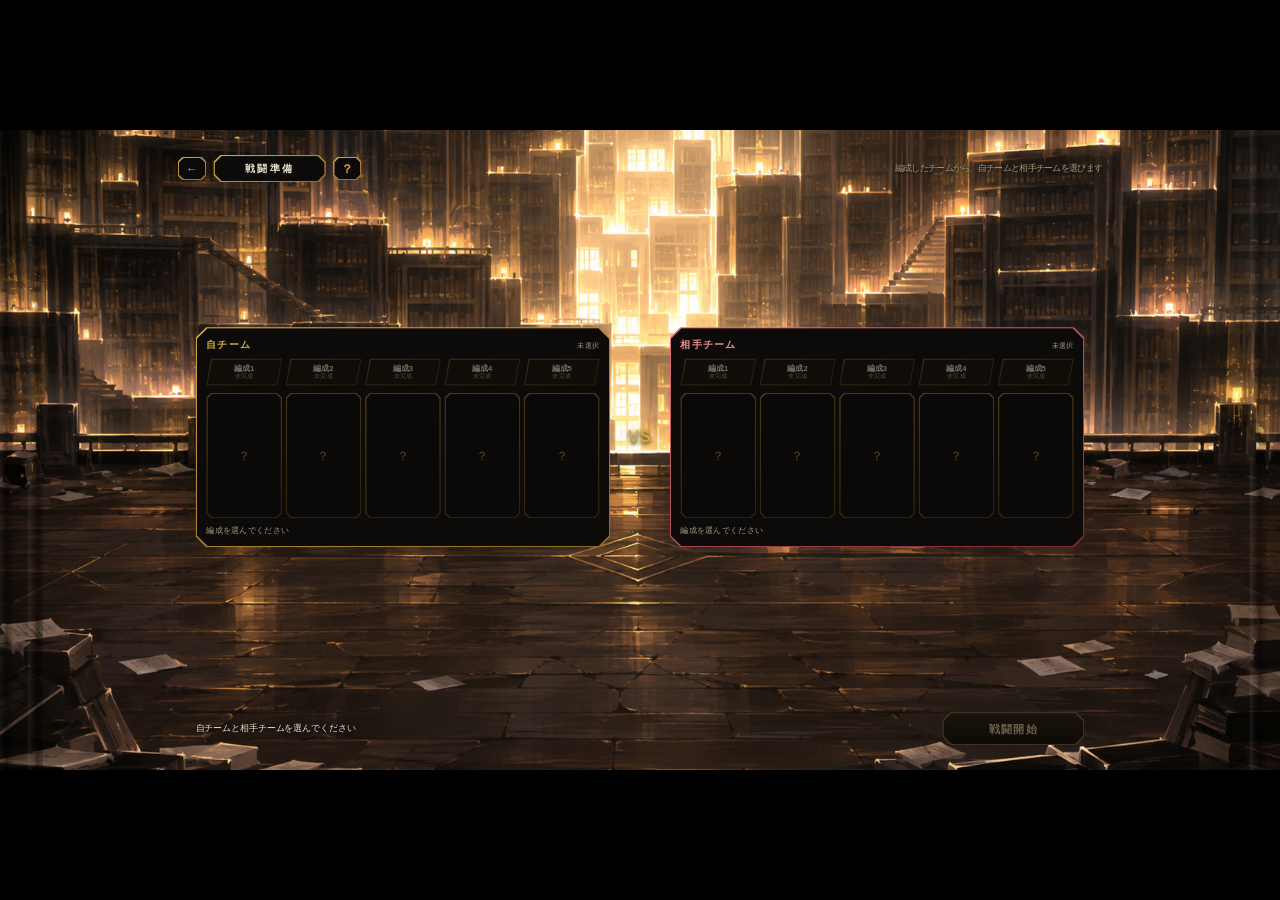
==== 戦闘.html @ 8658caf5 "戦闘試作の現状を公開用にまとめる。 参考資料の PDF は含めず、いまの画面と戦闘内容だけを残す。  Co-authored-by: Cursor <cursoragent@cursor.com>" ====
<!DOCTYPE html>
<html lang="ja">
<head>
<meta charset="UTF-8">
<meta name="viewport" content="width=device-width, initial-scale=1, maximum-scale=1, user-scalable=no, viewport-fit=cover">
<title>戦闘</title>
<link rel="stylesheet" href="css/battle.css">
<link rel="stylesheet" href="css/frame.css">
<style>
.prep{position:relative;z-index:1;max-width:1120px;margin:0 auto;padding:22px 20px 40px;display:grid;gap:18px;color:#ece4d0;font-family:"Yu Gothic","YuGothic","Hiragino Sans",sans-serif}
.prep .frame,.prep .frame>.in,dialog .frame,dialog .frame>.in{clip-path:polygon(var(--c,14px) 0,calc(100% - var(--c,14px)) 0,100% var(--c,14px),100% calc(100% - var(--c,14px)),calc(100% - var(--c,14px)) 100%,var(--c,14px) 100%,0 calc(100% - var(--c,14px)),0 var(--c,14px))}
.prep .frame,dialog .frame{--c:14px;background:linear-gradient(160deg,#d6a847,#8a6a25);padding:2px;border:0;color:inherit}
.prep .frame>.in,dialog .frame>.in{background:#0d0b09;width:100%;height:100%}
.prep .top{display:flex;align-items:center;gap:12px}
.prep .hintline{margin-left:auto;color:#a29a82;font-size:.9rem;text-shadow:0 1px 6px #000}
.prep .sq{--c:8px;width:48px;height:40px;cursor:pointer;text-decoration:none}
.prep .sq .in{display:grid;place-items:center;font-size:1.25rem;font-weight:900;color:#d6a847}
.prep .sq:hover .in{background:#2a200e}
.prep .title{--c:12px;min-width:190px}
.prep .title .in{padding:9px 26px;font-weight:900;font-size:1.1rem;letter-spacing:.14em;text-align:center}
.prep .duel{display:grid;grid-template-columns:minmax(0,1fr) 64px minmax(0,1fr);gap:12px;align-items:center}
.prep .side{--c:18px}
.prep .side>.in{padding:16px}
.prep .side.foe{background:linear-gradient(160deg,#e8737a,#7a2a30)}
.prep .side h2{margin:0 0 12px;font-size:1.05rem;font-weight:900;letter-spacing:.12em;display:flex;justify-content:space-between;align-items:baseline}
.prep .side h2 span{font-size:.78rem;font-weight:500;color:#a29a82;letter-spacing:.04em}
.prep .side.me h2{color:#d6a847}
.prep .side.foe h2{color:#f08c92}
.prep .pres{display:grid;grid-template-columns:repeat(5,minmax(0,1fr));gap:6px;margin-bottom:12px}
.prep .pre{--c:8px;height:46px;cursor:pointer;background:linear-gradient(160deg,#6a5120,#3a2c0f);padding:2px;border:0;color:#ece4d0;font:inherit}
.prep .pre,.prep .pre>.in{clip-path:polygon(8px 0,100% 0,calc(100% - 8px) 100%,0 100%)}
.prep .pre>.in{display:flex;flex-direction:column;align-items:center;justify-content:center;width:100%;height:100%;background:#14110c;font-weight:800;font-size:.8rem;letter-spacing:.04em;line-height:1.25}
.prep .pre small{font-weight:500;font-size:.64rem;color:#a29a82}
.prep .pre[aria-pressed="true"]{background:#f1cd7a}
.prep .pre[aria-pressed="true"]>.in{background:linear-gradient(90deg,#8a6420,#d6a847);color:#17110a}
.prep .pre[aria-pressed="true"] small{color:#3a2a0a}
.prep .foe .pre[aria-pressed="true"]{background:#f3a0a5}
.prep .foe .pre[aria-pressed="true"]>.in{background:linear-gradient(90deg,#7a2a30,#e0505a);color:#fff}
.prep .foe .pre[aria-pressed="true"] small{color:#ffd9db}
.prep .pre:disabled{cursor:not-allowed;opacity:.45}
.prep .mini{display:grid;grid-template-columns:repeat(5,minmax(0,1fr));gap:6px}
.prep .m{--c:8px;aspect-ratio:2/3.3;position:relative}
.prep .m>.in{position:relative;overflow:hidden;background:#0b0907}
.prep .m img{width:100%;height:100%;object-fit:contain;object-position:center bottom}
.prep .m.empty{background:linear-gradient(160deg,#4a3a16,#2c200b)}
.prep .m.empty .in{display:grid;place-items:center;color:#5a4a22;font-size:1.3rem}
.prep .pl{position:absolute;left:0;right:0;bottom:0;padding:18px 3px 5px;text-align:center;background:linear-gradient(0deg,rgba(0,0,0,.92) 35%,rgba(0,0,0,0))}
.prep .pl b{display:block;font-size:.78rem;letter-spacing:.03em}
.prep .pl small{font-size:.62rem}
.prep .sum{margin-top:12px;font-size:.86rem;color:#a29a82;min-height:1.4em}
.prep .sum b{color:#ece4d0}
.prep .vs{text-align:center;font-weight:900;font-size:1.7rem;letter-spacing:.06em;color:#d6a847;text-shadow:0 0 18px rgba(214,168,71,.6),0 2px 8px #000}
.prep .go{display:flex;flex-wrap:wrap;align-items:center;justify-content:space-between;gap:12px}
.prep .msg{font-size:.92rem;text-shadow:0 1px 8px #000;min-height:1.4em}
.prep .confirm{--c:14px;height:56px;min-width:240px;cursor:pointer;background:linear-gradient(160deg,#f1cd7a,#9a7428)}
.prep .confirm .in{display:grid;place-items:center;font-weight:900;font-size:1.15rem;letter-spacing:.16em;color:#d6a847;background:linear-gradient(180deg,#1a140a,#0d0a06)}
.prep .confirm:disabled{background:#3a3326;cursor:default}
.prep .confirm:disabled .in{color:#6b624c}
.prep .confirm:not(:disabled):hover .in{background:#2a200e}
.prep .at-slash{color:#e07070}.prep .at-pierce{color:#7eb0ff}.prep .at-blunt{color:#e6c44a}
#screen[data-layout="desk"] .stage-bg{background-position:center 36%;background-size:cover}
#screen[data-layout="desk"] .prep{max-width:none;margin:0;padding:0;display:block;overflow:hidden}
#screen[data-layout="desk"] .prep .top{
  position:absolute;top:42px;left:50%;width:1560px;transform:translateX(-50%);z-index:2
}
#screen[data-layout="desk"] .prep .duel{
  position:absolute;left:50%;top:48%;width:1500px;transform:translate(-50%,-50%);
  grid-template-columns:minmax(0,1fr) 84px minmax(0,1fr);gap:8px;z-index:2
}
#screen[data-layout="desk"] .prep .go{
  position:absolute;left:50%;bottom:42px;width:1500px;transform:translateX(-50%);z-index:2
}
#screen[data-layout="desk"] .prep .m img{object-fit:contain;object-position:center bottom}
dialog{border:0;padding:0;background:none;color:#ece4d0;max-width:560px;width:100%;max-height:900px;overflow:visible}
dialog::backdrop{background:rgba(0,0,0,.7)}
#rules>.frame{max-height:900px;box-sizing:border-box;display:flex;flex-direction:column;overflow:hidden}
#rules>.frame>.in{height:auto;max-height:860px;box-sizing:border-box;display:flex;flex-direction:column;min-height:0;padding:20px 22px 16px;overflow:hidden}
#rules .rules-scroll{flex:1 1 auto;min-height:0;overflow-x:hidden;overflow-y:auto;scrollbar-width:none;-ms-overflow-style:none}
#rules .rules-scroll::-webkit-scrollbar{width:0;height:0;display:none}
#rules .rules-foot{flex:0 0 auto;display:flex;justify-content:flex-end;padding-top:14px}
dialog h3{margin:0 0 12px;font-size:1.1rem;letter-spacing:.14em;color:#d6a847}
dialog ol{margin:0;padding-left:1.4em;line-height:1.8;font-size:.92rem}
dialog .close{--c:10px;height:40px;min-width:120px;cursor:pointer}
dialog .close .in{display:grid;place-items:center;font-weight:800;background:#14110c;color:#ece4d0}
@container screen (max-width:860px){
  .prep .duel{grid-template-columns:1fr;gap:6px}
  .prep .vs{font-size:1.2rem}
  .prep .hintline{display:none}
  .prep .go{justify-content:center}
  .prep .msg{text-align:center;width:100%}
}
</style>
</head>
<body>
<div class="stage-bg" aria-hidden="true"><img class="stage-bg-art" src="assets/bg/battle.png" alt=""></div>

<div id="setup" class="prep">
  <div class="top">
    <a class="frame sq" href="index.html" aria-label="戻る"><span class="in">←</span></a>
    <div class="frame title"><div class="in">戦闘準備</div></div>
    <button type="button" class="frame sq" id="helpBtn" aria-label="ルールを見る"><span class="in">？</span></button>
    <span class="hintline">編成したチームから、自チームと相手チームを選びます</span>
  </div>
  <div class="duel">
    <section class="frame side me" aria-label="自チーム"><div class="in" id="me"></div></section>
    <div class="vs" aria-hidden="true">VS</div>
    <section class="frame side foe" aria-label="相手チーム"><div class="in" id="foe"></div></section>
  </div>
  <div class="go">
    <div class="msg" id="msg" aria-live="polite"></div>
    <button type="button" class="frame confirm" id="startBtn" disabled><span class="in">戦闘開始</span></button>
  </div>
</div>
<dialog id="rules" aria-labelledby="rulesTitle">
  <div class="frame"><div class="in">
    <div class="rules-scroll">
    <h3 id="rulesTitle">ルール</h3>
    <ol>
      <li>各キャラは攻撃スキル4つと通常の防御スキル1つを持つ。幕の開始時、速度ダイスごとに攻撃スキルが2つ出る。</li>
      <li>出た2つから1つを押すと選択中になる。その状態で相手の速度ダイスを押すと、使うスキルと狙いが決まる。歯車で幕を進める。</li>
      <li>枠下の頭を押すと、その速度の下のスキルが通常の防御スキルに替わる。もう一度押すと、もとから入っていたスキルに戻る。</li>
      <li>速度ダイスはそれぞれ相手のダイスを1つ狙う。互いに狙い合うとマッチ。狙った相手のダイスより速ければ、それが別を狙っていても割り込んでマッチになる。それ以外は一方攻撃。通常の防御スキル同士がこの形になるときは相殺で、水色の双方向の矢印と「相殺」が付く。</li>
      <li>速い順に処理する。同速のときはマッチと相殺を先に処理する。</li>
      <li>攻撃同士は出目の差。同じ出目はどちらかが負けるまで振り直す。攻撃スキルの防御ダイス同士は相殺で、マッチにならない。防御は差を受け、回避が勝つと残りで次のダイスに対抗する。</li>
      <li>マッチ可能防御スキルは、通常の防御スキルやマッチ可能防御スキルとマッチにならず、双方が一方攻撃のままになる。攻撃スキルとのマッチに勝つと、そのダイスの威力と、相手のダイスが尽きたあとに残ったダイスを振り、威力だけSANダメージを与える。対象のSANが無いか0なら、威力の半分だけHPダメージになる。マッチに負けると、全ダイスのd値を1にしてから通常の防御として処理する。</li>
      <li>通常の防御スキルを選んでいる速度が、攻撃スキルの一方攻撃を受けると、双方のダイスを順に振る。ダメージは攻撃の威力から防御の威力を引いたもので、0未満にはならない。</li>
      <li>脆弱×2、弱点×1.5、普通×1、耐性×0.5、無効×0。端数は切り捨て。混乱抵抗も同じだけ減る。</li>
      <li>混乱すると、速度ダイスは灰色になって残り、その幕の残りと次の幕は行動できない。受けるダメージの抵抗はすべて脆弱になる。その次の幕の開始時に戻る。</li>
      <li>精神力が最大の25%以下で幕が始まると、士気低下が起きる。束縛は速度を、武装解除は守備スキルの出目を、虚弱は攻撃スキルの出目を、それぞれ数値ぶん下げる。脆弱は受けたダイスのHPダメージを数値ぶん増やす。どれも最大10で、幕ごとに1減る。</li>
    </ol>
    </div>
    <div class="rules-foot">
      <button type="button" class="frame close" id="rulesClose"><span class="in">閉じる</span></button>
    </div>
  </div></div>
</dialog>

<div id="field" class="field hidden">
  <header class="field-bar">
    <button type="button" id="restart">戻る</button>
    <div class="scenehead"><strong id="turnLine">第1幕</strong></div>
    <button type="button" class="ghost" id="logToggle">記録</button>
  </header>
  <div id="stage" class="stage">
    <img class="stage-ground" src="assets/bg/ground.png" alt="">
    <div id="allyWing" class="wing left"></div>
    <div id="center" class="center"></div>
    <div id="foeWing" class="wing right"></div>
    <svg id="arrows" class="arrows" aria-hidden="true"></svg>
    <div id="fx" class="fxlayer" aria-hidden="true"></div>
    <div id="intel" class="intel hidden"></div>
  </div>
  <div id="allyPlates" class="plates left"></div>
  <div id="foePlates" class="plates right"></div>
  <footer class="dock">
    <div class="dock-side"></div>
    <div id="handbar" class="handbar"></div>
    <div class="dock-side"></div>
  </footer>
  <aside id="sheet" class="sheet hidden"></aside>
</div>

<div id="curtain" class="curtain" aria-hidden="true">
  <div class="curtain-panel left"></div>
  <div class="curtain-panel right"></div>
</div>
<div id="banner" class="banner" aria-live="polite"></div>

<aside id="logdock" class="logdock hidden">
  <div class="logdock-head">
    <h3>戦闘記録</h3>
    <button type="button" id="logClose">閉じる</button>
  </div>
  <div class="logdock-body">
    <div id="log" class="log"></div>
    <h3>相手のスキル</h3>
    <div id="enemyHand"></div>
  </div>
</aside>

<script src="js/characters.js"></script>
<script src="js/characters/keeper.js"></script>
<script src="js/characters/echo.js"></script>
<script src="js/characters/shell.js"></script>
<script src="js/characters/magdeburg.js"></script>
<script src="js/characters/parensaran.js"></script>
<script src="js/data.js"></script>
<script src="js/rules.js"></script>
<script src="js/battle.js"></script>
<script src="js/frame.js"></script>
</body>
</html>
---- css/battle.css ----
:root{
  --bg:#070608;
  --ink:#f3efe6;
  --dim:#a3988c;
  --gold:#c4a574;
  --gold-2:#e6d3a1;
  --line:#3a2c22;
  --hp:#c4453c;
  --stag:#d7a441;
  --panel:rgba(10,8,10,.82);
}
*{box-sizing:border-box;}
html,body{margin:0; min-height:100%;}
body{
  background:var(--bg); color:var(--ink);
  font-family:"Yu Gothic","YuGothic","Segoe UI",sans-serif;
}
button,a{font-family:inherit;}
button{
  background:#120e10; color:var(--ink); border:1px solid var(--line);
  padding:8px 14px; cursor:pointer;
}
button:hover{border-color:var(--gold);}
button.primary{border-color:var(--gold); color:var(--gold-2);}
.hidden{display:none !important;}
a{color:var(--gold-2); text-decoration:none;}

.stage-bg{
  position:fixed; inset:0; z-index:0; overflow:hidden; pointer-events:none;
  background:
    url("../assets/bg/stage.png") center bottom / cover no-repeat,
    linear-gradient(180deg, #10080c 0%, #1c1012 46%, #2a1612 100%);
}
.battle-bg{background:#070608;}
.stage-bg-art{
  position:absolute; top:-4%; left:-8%; width:116%; height:112%;
  object-fit:cover; object-position:center 42%;
  opacity:0; visibility:hidden;
  animation:bgsway 11s ease-in-out infinite;
}
.battle-bg .stage-bg-art{opacity:1; visibility:visible;}
@keyframes bgsway{
  0%,100%{transform:translateX(0);}
  50%{transform:translateX(-5.2%);}
}

.gate{
  position:relative; z-index:1; max-width:760px; margin:0 auto;
  height:100%; min-height:0; padding:48px 22px 64px;
}
.gate h1{
  font-family:"Yu Mincho","YuMincho",serif; font-weight:500;
  letter-spacing:.18em; font-size:1.6rem; margin:0 0 8px;
}
.sub{color:var(--dim); font-size:.86rem; line-height:1.6; margin:0 0 22px;}
.gate-nav{font-size:.78rem; margin-bottom:28px; letter-spacing:.08em;}
.gate-nav a{margin-right:14px;}
.preview,.pick{
  background:var(--panel); border:1px solid var(--line); padding:14px 16px; margin-bottom:14px;
}
.preview h2,.pick h2{
  margin:0 0 8px; font-size:.95rem; color:var(--gold-2); font-weight:600; letter-spacing:.08em;
}
.note{color:var(--dim); font-size:.78rem; line-height:1.55; margin:0;}
.chips{display:flex; flex-wrap:wrap; gap:6px; margin-top:8px;}
.reschip{
  font-size:.72rem; border:1px solid var(--line); border-radius:999px; padding:2px 8px; color:var(--dim);
}
.reschip.fatal,.reschip.weak{color:#ff4d3d; border-color:#6a3030;}
.reschip.normal{color:#e6c44a; border-color:#6a5420;}
.reschip.endured{color:#c8c3bb; border-color:#5a5044;}
.reschip.immune{color:#f4efe6; border-color:#5a5044;}
.pagelist{font-size:.74rem; color:var(--dim); line-height:1.55; margin:8px 0 0;}
.picks{display:grid; grid-template-columns:1fr 1fr; gap:8px;}
@container screen (max-width:640px){.picks{grid-template-columns:1fr;}}
.pickbtn{text-align:left; width:100%; background:#120e10;}
.pickbtn.sel{border-color:var(--gold); background:#1c1410;}
.pickbtn b{display:block; margin-bottom:4px;}
.pickbtn span{display:block; color:var(--dim); font-size:.75rem; font-weight:400;}
details{margin:8px 0 16px; color:var(--dim); font-size:.8rem;}
summary{cursor:pointer; color:var(--gold-2);}
.rules ul{margin:6px 0 12px; padding-left:1.2em; line-height:1.55;}
.hub a{
  display:block; border:1px solid var(--line); background:var(--panel);
  padding:22px 18px; color:var(--ink);
}
.hub a:hover{border-color:var(--gold);}
.hub h2{margin:0 0 6px; font-size:1.05rem; letter-spacing:.12em;}
.hub p{margin:0; color:var(--dim); font-size:.82rem;}

.field{position:relative; z-index:1; height:100%; min-height:0; display:flex; flex-direction:column; overflow:hidden;}
.field-bar{
  display:grid; grid-template-columns:120px 1fr 120px; align-items:center;
  padding:12px 18px 0;
}
.scenehead{text-align:center;}
.scenehead strong{
  font-family:"Yu Mincho","YuMincho",serif; font-weight:500; letter-spacing:.22em; font-size:1.05rem;
  text-shadow:0 2px 8px rgba(0,0,0,.8);
}
.field-bar .ghost{justify-self:end;}
.field-bar button{background:rgba(8,6,8,.72);}
.stage{position:absolute; left:0; right:0; top:52px; bottom:0;}
.stage-ground{
  position:absolute; left:50%; bottom:-2%; z-index:1; pointer-events:none;
  width:min(4600px, 350%); height:auto; transform:translateX(-50%);
}
.wing{position:absolute; inset:0; z-index:2; pointer-events:none;}
.wing .actor{width:190px; margin-left:-95px;}
.wing .sprite{width:158px; height:220px; overflow:visible;}
.actor{
  position:absolute;
  display:flex; flex-direction:column; align-items:center;
  pointer-events:none; transition:transform .38s cubic-bezier(.3,.9,.35,1);
}
.wing .actor.form-1{bottom:34.3%; z-index:3;}
.wing .actor.form-2{bottom:21.5%; z-index:5;}
.wing .actor.form-3{bottom:39.2%; z-index:2;}
.wing .actor.form-4{bottom:24.7%; z-index:4;}
.wing .actor.form-5{bottom:42.5%; z-index:1;}
.wing.left .actor.form-1{left:40%;}
.wing.left .actor.form-2{left:32%;}
.wing.left .actor.form-3{left:25%;}
.wing.left .actor.form-4{left:19%;}
.wing.left .actor.form-5{left:13%;}
.wing.right .actor.form-1{left:82%;}
.wing.right .actor.form-2{left:87%;}
.wing.right .actor.form-3{left:91%;}
.wing.right .actor.form-4{left:94%;}
.wing.right .actor.form-5{left:97%;}
#screen[data-layout="desk"] .plates .plate{width:348px;}
#screen[data-layout="desk"] .plate h2{font-size:1.19rem;}
#screen[data-layout="desk"] .plate .hpnum,
#screen[data-layout="desk"] .plate .stagnum{font-size:1.25rem;}
#screen[data-layout="desk"] .parties .skillcol{width:139px;}
#screen[data-layout="desk"] .skillcol .spd{font-size:2.54rem;}
#screen[data-layout="desk"] .sheet{transform:scale(1.125);}
#screen[data-layout="desk"] .sheet.left{transform-origin:top left;}
#screen[data-layout="desk"] .sheet.right{transform-origin:top right;}
.plates{position:absolute; inset:0; z-index:4; pointer-events:none;}
.plates .plate{
  position:absolute; width:240px; max-width:none; margin:0;
  pointer-events:auto;
}
.plates.left .plate.form-1{left:7%; bottom:2%; z-index:5;}
.plates.left .plate.form-2{left:5.2%; bottom:12%; z-index:4;}
.plates.left .plate.form-3{left:3.4%; bottom:22%; z-index:3;}
.plates.left .plate.form-4{left:1.6%; bottom:32%; z-index:2;}
.plates.left .plate.form-5{left:0%; bottom:42%; z-index:1;}
.plates.right .plate.form-1{right:7%; bottom:2%; z-index:5;}
.plates.right .plate.form-2{right:5.2%; bottom:12%; z-index:4;}
.plates.right .plate.form-3{right:3.4%; bottom:22%; z-index:3;}
.plates.right .plate.form-4{right:1.6%; bottom:32%; z-index:2;}
.plates.right .plate.form-5{right:0%; bottom:42%; z-index:1;}
.parties{display:flex; align-items:flex-end; justify-content:center; gap:10px; flex-wrap:wrap;}
.party{display:flex; flex-direction:column; align-items:center; gap:4px;}
.who{font-size:.72rem; letter-spacing:.12em; color:var(--gold-2);}
.parties .skillcol{width:96px;}
.actor.left{--dir:1;}
.actor.right{--dir:-1;}
.actor.left.engage{transform:translateX(288px);}
.actor.right.engage{transform:translateX(-288px);}
.actor.engage.hold{transition:none; animation:none;}
.actor.left.engage.rushing,
.actor.right.engage.rushing{transition:none;}
.actor.left.engage.rushing{animation:rushL .52s cubic-bezier(.2,.85,.3,1) both;}
.actor.right.engage.rushing{animation:rushR .52s cubic-bezier(.2,.85,.3,1) both;}
.sprite{
  position:relative; width:250px; height:330px; pointer-events:auto; cursor:pointer; transform-origin:50% 100%;
  display:flex; align-items:flex-end; justify-content:center; overflow:visible;
}
.actor.left .sprite img{transform:scaleX(-1);}
.sprite img{width:auto; height:100%; max-width:none; flex:0 0 auto;}
.sprite img.fail{display:none;}
.stand{
  position:absolute; left:50%; bottom:28px; transform:translateX(-50%);
  width:92px; height:200px; border:1px solid rgba(196,165,116,.35);
  background:linear-gradient(180deg, rgba(196,165,116,.08), rgba(196,165,116,.02));
  display:flex; align-items:flex-end; justify-content:center;
  font-family:"Yu Mincho","YuMincho",serif; font-size:2rem; color:rgba(230,211,161,.45); padding-bottom:18px;
}
.sprite img:not(.fail) ~ .stand{display:none;}
.footbuffs{
  display:flex; justify-content:center; gap:4px;
  margin-top:-18px; position:relative; z-index:3; pointer-events:none;
}
.footbuff{position:relative; width:26px; height:26px; flex:0 0 auto;}
.footbuff img{width:100%; height:100%; object-fit:contain; filter:drop-shadow(0 1px 2px rgba(0,0,0,.85));}
.footbuff img.fail{display:none;}
.footbuff b{
  position:absolute; right:-5px; bottom:-4px; min-width:12px; padding:0 2px;
  background:rgba(8,6,8,.86); color:#f4efe6; border:1px solid rgba(196,165,116,.75); border-radius:7px;
  font-size:.62rem; line-height:1.15; text-align:center;
}
.ring{
  width:132px; height:28px; margin-top:-8px;
  border:2px solid rgba(180,64,52,.9); border-radius:50%;
  background:radial-gradient(ellipse at center, rgba(0,0,0,.55), transparent 70%);
  box-shadow:0 0 12px rgba(180,64,52,.35);
}
.actor.left .ring{border-color:rgba(196,165,116,.95); box-shadow:0 0 12px rgba(196,165,116,.4);}
.morale{
  position:absolute; left:50%; top:42%; z-index:4;
  transform:translate(-50%, -50%);
  width:7.2em; height:7.2em;
  display:flex; align-items:center; justify-content:center;
  pointer-events:none;
}
.morale::before{
  content:""; position:absolute; inset:0; border-radius:50%;
  background:radial-gradient(circle, rgba(150,205,255,.42) 0%, rgba(90,170,255,.16) 46%, rgba(70,150,255,0) 72%);
  box-shadow:0 0 16px rgba(110,180,255,.35);
  animation:moraleglow 2.2s ease-in-out infinite;
}
.morale span{
  position:relative; z-index:1;
  color:#7ecbff; font-weight:700; letter-spacing:.14em;
  font-size:.78rem; line-height:1;
  text-shadow:0 0 8px rgba(90,170,255,.85), 0 1px 2px rgba(0,0,0,.65);
}
.plate{
  position:relative; width:100%; max-width:520px;
  background:transparent; border:0; padding:0;
}
.plate.right{margin-left:0;}
.plate-art{position:relative; width:100%; aspect-ratio:2171 / 724;}
.plate.right .plate-art{transform:scaleX(-1);}
.stateshead,.statusframe{
  position:absolute; inset:0; width:100%; height:100%;
  object-fit:fill; pointer-events:none;
}
.stateshead{z-index:1;}
.statusframe{z-index:3;}
.plate .bar{
  position:absolute; z-index:2; margin:0; height:auto;
  background:#140e10; overflow:hidden;
}
.plate .bar.hp{left:29.66%; top:58.70%; width:56.84%; height:11.33%;}
.plate .bar.stagger{left:28.93%; top:75.83%; width:56.29%; height:11.05%;}
.plate h2,
.plate .hpnum,.plate .stagnum{
  position:absolute; z-index:4; margin:0;
  display:flex; align-items:center; justify-content:center;
  color:#f4efe6; text-shadow:0 1px 2px #000;
  pointer-events:none;
}
.plate h2{
  left:34.09%; top:21.69%; width:38.05%; height:21%;
  font-family:"Yu Mincho","YuMincho",serif; font-weight:500;
  letter-spacing:.08em; font-size:.82rem;
}
.plate .hpnum{left:29.66%; top:58.70%; width:56.84%; height:11.33%; justify-content:flex-end; padding-right:3%;}
.plate .stagnum{left:28.93%; top:75.83%; width:56.29%; height:11.05%; justify-content:flex-end; padding-right:3%;}
.plate .hpnum,.plate .stagnum{font-size:.86rem; font-weight:600;}
.plate.right h2{transform:scaleX(-1);}
.plate.right .hpnum span,
.plate.right .stagnum span{display:inline-block; transform:scaleX(-1);}
.meter{display:flex; justify-content:space-between; font-size:.72rem; color:var(--dim); margin-top:6px;}
.bar{position:relative; height:7px; background:#1a1214; margin-top:3px; overflow:hidden;}
.bar span{position:absolute; left:0; top:0; bottom:0; display:block;}
.bar .fill{transition:width .35s ease-out;}
.bar .ghost{background:rgba(255,236,200,.75); transition:width .6s ease-in .45s;}
.bar.hp .fill{background:var(--hp);}
.bar.stagger .fill{background:var(--stag);}
.lightrow{display:flex; align-items:center; gap:6px; margin-top:8px; font-size:.75rem; color:var(--gold-2);}
.pips{display:inline-flex; gap:4px;}
.pips i{width:11px; height:15px; border:1px solid var(--gold); display:block;}
.pips i.on{background:var(--gold);}
.speeds{position:relative; z-index:2; display:flex; justify-content:center; gap:10px; margin-bottom:2px; pointer-events:auto;}
.slot{
  position:relative; width:78px; height:88px; padding:0; border:none; background:transparent;
  color:var(--ink); display:flex; flex-direction:column; align-items:center; justify-content:center; gap:1px;
}
button.slot{cursor:pointer;}
div.slot{cursor:default;}
.slot::before,.slot::after{
  content:""; position:absolute; inset:0;
  clip-path:polygon(50% 0, 100% 25%, 100% 75%, 50% 100%, 0 75%, 0 25%);
}
.slot::before{background:#8d7349;}
.slot::after{inset:3px; background:rgba(10,8,10,.94);}
.slot b,.slot span{position:relative; z-index:1; line-height:1.15;}
.slot b{font-size:1.35rem; color:var(--gold-2); font-weight:600;}
.slot span{max-width:62px; font-size:.62rem; color:var(--dim);}
.slot.sel{filter:drop-shadow(0 0 7px rgba(230,211,161,.95));}
.slot.sel::before{background:var(--gold-2);}
button.slot:hover::before{background:var(--gold-2);}
.slot.set::before{background:linear-gradient(180deg, #ffd08a, #ff8a1e 55%, #b4480c);}
.slot.set::after{background:radial-gradient(circle at 50% 40%, rgba(120,52,8,.96), rgba(22,10,4,.96) 72%);}
.slot.set b{color:#ffe2b0;}
.slot.set span{color:#ffc07a;}
.slot.set{animation:setglow 1.6s ease-in-out infinite;}
.slot.set.sel{animation:none; filter:drop-shadow(0 0 10px rgba(255,230,180,1));}
.slot.flash{animation:setburst .5s ease-out, setglow 1.6s ease-in-out .5s infinite;}
.slot.hot{animation:none; filter:drop-shadow(0 0 12px rgba(255,120,60,1)); transform:scale(1.12);}
.slot.hot::before{background:#ff6a3c;}
.slot.dazed{filter:grayscale(1) brightness(.62);}
.slot.dazed b,.slot.dazed span{color:#8d8880;}
.slot.rolling b{animation:spin .1s linear infinite;}
.slot.landed{animation:land .35s ease-out;}
.actor.ko,.plate.ko{opacity:.55;}
.badge{display:inline-block; margin-top:6px; font-size:.7rem; color:#e07a72; border:1px solid #6a3030; padding:1px 8px;}

.center{
  position:absolute; left:50%; top:4%; transform:translateX(-50%);
  width:460px; z-index:4; pointer-events:none;
}
.stage-text{font-size:.84rem; line-height:1.55; margin:10px 0 0; text-align:center;}
.stage-text.hit,.stage-text.bad{color:#e07a72;}
.stage-text.win{color:#b7d7b2;}
.stage-text.clash{color:var(--gold-2);}
.stage-text.dim{color:var(--dim);}

.dock{
  position:absolute; left:0; right:0; bottom:0; z-index:3; pointer-events:none;
  display:grid; grid-template-columns:minmax(280px, 1.2fr) minmax(240px, 1fr) minmax(280px, 1.2fr);
  gap:12px; align-items:end; padding:28px 16px 14px;
  background:linear-gradient(180deg, transparent, rgba(0,0,0,.55) 42%);
}
.dock > .handbar{pointer-events:auto;}
.handbar{padding:0;}
@container screen (max-width:980px){
  .wing .sprite{width:132px; height:184px;}
  .wing .actor{width:150px; margin-left:-75px;}
  .plates .plate{width:204px;}
}
@container screen (max-height:820px){
  .wing .sprite{width:140px; height:190px;}
}
.skillrow{display:flex; align-items:center; justify-content:center; gap:14px;}
.skillcol{
  position:relative; width:124px; aspect-ratio:462 / 984; flex:0 0 auto;
}
.skillcol.dazed{filter:grayscale(1) brightness(.62); pointer-events:none;}
.skillcol.dazed .spd{color:#9a958c;}
.skillcol .frame{
  position:absolute; pointer-events:none;
  width:calc(1536 / 462 * 100%); height:calc(1024 / 984 * 100%);
  left:calc(537 / 462 * -100%); top:calc(8 / 984 * -100%);
}
.skillcol .iconbtn{position:absolute; z-index:1; left:21.21%; width:57.14%; height:31.10%;}
.skillcol .iconbtn.a{top:7.52%;}
.skillcol .iconbtn.b{top:43.60%;}
.skillcol .head{
  position:absolute; z-index:2; padding:0; border:0; background:transparent; cursor:pointer;
  width:calc(35.50% * 188 / 164); height:calc(15.85% * 179 / 159);
  left:calc(32.03% - 35.50% * 14 / 164);
  top:calc(80.08% - 15.85% * 10 / 159);
}
.skillcol .head img{width:100%; height:100%; object-fit:fill; display:block; pointer-events:none;}
.head img.fail,.stateshead.fail,.sheet-head.fail{visibility:hidden}
.skillcol .head.on{filter:drop-shadow(0 0 6px rgba(255,154,46,.95));}
.skillcol .spd{
  position:absolute; z-index:3; left:50%; top:1.2%; margin:0;
  transform:translate(-50%, -50%); pointer-events:none;
  font-size:1.75rem; line-height:1; color:#f7f1e6;
  text-shadow:0 1px 2px #000, 0 0 2px #000;
}
.skillcol.on .spd{color:#ffe2b0;}
.iconbtn{
  padding:0; border:0; background:transparent; color:#f6f0e6;
}
.iconbtn img{
  position:absolute; left:50%; top:50%; height:102%; width:auto; aspect-ratio:1;
  transform:translate(-50%, -50%); pointer-events:none;
}
.iconbtn img.fail{display:none;}
.iconbtn .fallback{display:none; position:absolute; inset:0; align-items:center; justify-content:center; font-size:1.1rem;}
.iconbtn:has(img.fail) .fallback{display:flex;}
.iconbtn.set{filter:drop-shadow(0 0 6px rgba(255,154,46,.95));}
.iconbtn.aiming{translate:0 -8px; filter:drop-shadow(0 0 8px rgba(255,244,210,.95));}
.gear{
  width:116px; height:116px; padding:0; border:0; background:transparent; flex:0 0 auto;
  filter:drop-shadow(0 0 8px rgba(255,140,40,.35));
}
.gear img{width:100%; height:100%; object-fit:contain; display:block;}
.gear img.fail{display:none;}
.slot.pickable{filter:drop-shadow(0 0 7px rgba(74,168,255,.85));}
.skillchip{
  width:148px; padding:8px; background:#120e10; border:1px solid var(--line); font-size:.78rem;
}
.skillchip b{display:block; margin-bottom:4px;}
.hand{display:flex; justify-content:center; flex-wrap:wrap; gap:8px;}
.page{
  position:relative; width:132px; min-height:168px; text-align:left;
  background:linear-gradient(180deg, #1a1416, #0e0a0c);
  border:1px solid var(--line); color:var(--ink); padding:10px 8px 10px;
  transition:transform .16s ease, border-color .16s ease, box-shadow .16s ease;
}
button.page:hover{transform:translateY(-10px); border-color:var(--gold); box-shadow:0 8px 18px rgba(0,0,0,.55);}
.page .cost{
  position:absolute; top:-9px; left:-9px; width:26px; height:26px; border-radius:50%;
  display:flex; align-items:center; justify-content:center;
  background:radial-gradient(circle at 35% 30%, #fff4cf, #e4b85a 45%, #7a5520);
  color:#2a1a08; font-weight:700; font-size:.8rem; box-shadow:0 0 8px rgba(240,190,90,.6);
}
.page .n{display:block; margin:6px 0 8px; letter-spacing:.06em;}
.page .mark{
  position:absolute; top:-9px; right:-6px; padding:1px 6px; font-size:.64rem;
  background:#ff9a2e; color:#1a0d04; font-weight:700;
}
.page.on{border-color:#ff9a2e; box-shadow:0 0 0 1px #ff9a2e, 0 0 16px rgba(255,154,46,.45);}
button.page.on{transform:translateY(-14px);}
.page.poor{opacity:.38;}
.page.pending{opacity:0;}
.page.deal{animation:deal .38s cubic-bezier(.2,.8,.3,1.2) both;}
.diepip{display:flex; align-items:center; gap:6px; font-size:.75rem; margin-top:3px;}
.diepip img{width:18px; height:18px; object-fit:contain;}
.diepip img.fail{display:none;}
.diepip.slash{color:#e07a72;}
.diepip.pierce{color:#8fb8b4;}
.diepip.blunt{color:#e0c27a;}
.diepip.block{color:#b7c3d6;}
.diepip.evade{color:#b7d7b2;}
.actions{display:flex; justify-content:center; gap:8px; margin-top:8px;}
.err,.plan-note{
  width:fit-content; margin:0 auto 22px; padding:4px 12px;
  color:var(--gold-2); background:rgba(8,6,8,.78); font-size:.78rem;
}
.err{color:#e07a72;}

.logdock{
  position:fixed; z-index:5; top:0; right:0; width:min(420px, 100%); height:100%;
  background:rgba(8,6,8,.94); border-left:1px solid var(--line);
  display:flex; flex-direction:column; overflow:hidden;
}
.logdock-head{
  flex:0 0 auto; padding:14px 16px 10px;
  display:flex; align-items:center; justify-content:space-between;
  background:rgba(8,6,8,.98); border-bottom:1px solid var(--line);
}
.logdock-head h3{margin:0; font-size:.9rem; letter-spacing:.12em; color:var(--gold-2);}
.logdock-body{flex:1; min-height:0; overflow:auto; padding:12px 16px 18px;}
.logdock-body h3{margin:14px 0 10px; font-size:.9rem; letter-spacing:.12em; color:var(--gold-2);}
.log{font-size:.8rem; line-height:1.55;}
.log div{margin:0 0 6px;}
.log .dim{color:var(--dim);}
.log .hit,.log .bad{color:#e07a72;}
.log .win{color:#b7d7b2;}
.log .clash{color:var(--gold-2);}
.enemyhand{display:flex; flex-wrap:wrap; gap:8px; margin-top:12px;}
.enemyhand .page{cursor:default; width:120px; min-height:0;}

.duel{position:relative; display:flex; align-items:center; justify-content:center; gap:18px; margin-bottom:10px;}
.parryfx{position:absolute; left:50%; top:46%; width:0; height:0; z-index:2; pointer-events:none;}
.parryfx .blade,
.parryfx .spark{position:absolute; left:0; top:0; pointer-events:none;}
.parryfx .blade{
  width:78px; height:3px; margin:-2px 0 0 -39px; border-radius:2px;
  background:linear-gradient(90deg, transparent, #fff6d8 38%, #fff 50%, #e7c27a 72%, transparent);
  filter:drop-shadow(0 0 6px rgba(255,214,120,.95));
  transform-origin:center;
}
.parryfx .blade.a{animation:parryA .42s ease-out both;}
.parryfx .blade.b{animation:parryB .42s ease-out both;}
.parryfx .spark{
  width:18px; height:18px; margin:-9px 0 0 -9px; border-radius:50%;
  background:radial-gradient(circle, #fff 0%, #ffe08a 42%, rgba(255,150,40,0) 74%);
  animation:parrySpark .42s ease-out both;
}
.duel.spinning .face b{animation:spin .1s linear infinite;}
.duelvs{font-family:"Yu Mincho","YuMincho",serif; color:var(--gold-2); font-size:1.2rem; min-width:1.2em; text-align:center;}
.face{
  position:relative; width:96px; height:108px;
  display:flex; flex-direction:column; align-items:center; justify-content:center;
  --tone:#c4a574;
}
.face::before,.face::after{
  content:""; position:absolute; inset:0;
  clip-path:polygon(50% 0, 100% 25%, 100% 75%, 50% 100%, 0 75%, 0 25%);
}
.face::before{background:var(--tone);}
.face::after{inset:4px; background:radial-gradient(circle at 50% 38%, #2a1c18, #0a0708 75%);}
.face > *{position:relative; z-index:1;}
.face b{font-size:2.4rem; line-height:1; color:#fff3dc; text-shadow:0 0 10px var(--tone);}
.face span{font-size:.66rem; color:var(--tone); letter-spacing:.1em; margin-top:2px;}
.face img{width:22px; height:22px; object-fit:contain;}
.face img.fail{display:none;}
.face.none{visibility:hidden;}
.face.slash{--tone:#e07a72;}
.face.pierce{--tone:#7fc4bc;}
.face.blunt{--tone:#e8c26e;}
.face.block{--tone:#a9bbd6;}
.face.evade{--tone:#9fd49a;}
.face.win{transform:scale(1.14); filter:drop-shadow(0 0 14px var(--tone));}
.face.lose{opacity:.42; transform:scale(.86); filter:grayscale(.7);}
.duel.anim .face.win{animation:facewin .45s cubic-bezier(.2,.9,.3,1.3) both;}
.duel.anim .face.lose{animation:facelose .5s ease-out both;}
.duel.anim .face.tie{animation:facetie .45s ease-out both;}

.sprite.strike{animation:strike .42s cubic-bezier(.2,.9,.3,1);}
.sprite.hurt{animation:hurt .5s ease-out;}
.sprite.hurt img{animation:flash .5s ease-out;}
.sprite.recoil{animation:recoil .4s ease-out;}
.sprite.broken{animation:broken .7s ease-out;}
.sprite.collide{animation:collide .28s ease-out;}
.sprite{transition:filter .3s ease, opacity .5s ease;}
.sprite.is-staggered{transform:rotate(calc(var(--dir) * -7deg)) translateY(6px); filter:grayscale(.55) brightness(.72);}
.sprite.is-dead{opacity:.18; filter:grayscale(1);}
.sprite.fall{animation:fall .9s ease-in both;}

.fxlayer{position:absolute; inset:0; pointer-events:none; z-index:6; overflow:hidden;}
.curtain{position:fixed; inset:0; z-index:30; pointer-events:none; overflow:hidden;}
.curtain-panel{
  position:absolute; top:-4%; width:56%; height:108%; will-change:transform;
  background:
    linear-gradient(90deg, rgba(255,255,255,.05), transparent 12%, transparent 88%, rgba(0,0,0,.4)),
    repeating-linear-gradient(90deg, #12141a 0 12px, #1b1e27 12px 18px, #0b0c11 18px 30px, #171922 30px 38px);
}
.curtain-panel::before,
.curtain-panel::after{content:""; position:absolute; inset:-6% -10%; pointer-events:none;}
.curtain-panel::before{
  background:repeating-linear-gradient(90deg,
    transparent 0 20px, rgba(255,255,255,.07) 24px, transparent 32px,
    rgba(0,0,0,.38) 38px, transparent 52px);
}
.curtain-panel::after{
  background:
    radial-gradient(ellipse at 28% 20%, rgba(255,255,255,.09), transparent 36%),
    radial-gradient(ellipse at 70% 80%, rgba(0,0,0,.4), transparent 42%);
}
.curtain-panel.left{left:0; transform:translateX(-104%); box-shadow:inset -28px 0 36px rgba(0,0,0,.55);}
.curtain-panel.right{right:0; transform:translateX(104%); box-shadow:inset 28px 0 36px rgba(0,0,0,.55);}
.curtain.closing .curtain-panel.left{animation:curtainL .52s linear forwards;}
.curtain.closing .curtain-panel.right{animation:curtainR .52s linear forwards;}
.curtain.shut .curtain-panel::before{animation:foldshift 2.8s ease-in-out infinite;}
.curtain.shut .curtain-panel.right::before{animation-delay:-1.1s;}
.curtain.shut .curtain-panel::after{animation:billow 3.4s ease-in-out infinite;}
.curtain.shut .curtain-panel.left{
  transform:translateX(0);
  animation:flutterL 2.7s ease-in-out infinite both;
}
.curtain.shut .curtain-panel.right{
  transform:translateX(0);
  animation:flutterR 2.7s ease-in-out infinite both;
}
.curtain.opening .curtain-panel.left{animation:curtainOpenL .76s linear forwards;}
.curtain.opening .curtain-panel.right{animation:curtainOpenR .76s linear forwards;}
body.locked .field,body.locked .logdock,body.locked .gate{pointer-events:none;}

.arrows{position:absolute; left:0; top:0; width:100%; height:100%; pointer-events:none; z-index:3; overflow:visible;}
.arrow,.arrow-glow{fill:none; stroke-linecap:round;}
.arrow{stroke-width:3;}
.arrow.hot{stroke-width:4.5;}
.arrows.focus .arrow:not(.hot),.arrows.focus .arrow-glow:not(.hot){opacity:.28; animation:none;}
.arrow-glow{stroke-width:10; opacity:.22;}
.arrow-glow.hot{opacity:.4;}
.arrow.clash,.arrow-glow.clash{stroke:#ff9a2e;}
.arrow.cancel,.arrow-glow.cancel{stroke:#7de7ff;}
.arrow.mine,.arrow-glow.mine{stroke:#4aa8ff;}
.arrow.foe,.arrow-glow.foe{stroke:#ff4a4a;}
.arrow.foe{stroke-dasharray:12 9; animation:dashflow .6s linear infinite;}
.arrow.clash,.arrow.cancel{animation:clashpulse 1.4s ease-in-out infinite;}
.head.clash{fill:#ff9a2e;}
.head.cancel{fill:#7de7ff;}
.head.mine{fill:#4aa8ff;}
.head.foe{fill:#ff4a4a;}
.slot.aimed{filter:drop-shadow(0 0 9px rgba(74,168,255,1));}
.slot.aimed::before{background:#4aa8ff;}
.slot.aimed.set::before{background:linear-gradient(180deg, #ffd08a, #ff8a1e 55%, #b4480c);}

.intel{
  position:absolute; z-index:7; width:250px; pointer-events:none;
  background:linear-gradient(180deg, rgba(20,14,12,.97), rgba(8,6,8,.97));
  border:1px solid var(--gold); box-shadow:0 0 0 1px rgba(0,0,0,.6), 0 10px 26px rgba(0,0,0,.6);
  padding:10px 12px 11px; animation:intelin .14s ease-out;
}
.intel.enemy{border-color:#c4453c; box-shadow:0 0 0 1px rgba(0,0,0,.6), 0 0 18px rgba(196,69,60,.35);}
.intel-head{display:flex; align-items:center; gap:8px;}
.intel-head b{font-family:"Yu Mincho","YuMincho",serif; font-weight:600; font-size:1.05rem; letter-spacing:.08em; color:#f6ead0;}
.intel .cost{
  flex:0 0 auto; width:24px; height:24px; border-radius:50%;
  display:flex; align-items:center; justify-content:center;
  background:radial-gradient(circle at 35% 30%, #fff4cf, #e4b85a 45%, #7a5520);
  color:#2a1a08; font-weight:700; font-size:.78rem;
}
.intel-who{color:var(--dim); font-size:.72rem; margin:4px 0 6px;}
.intel-dice{border-top:1px solid var(--line); padding-top:4px;}
.intel-dice .diepip{font-size:.85rem;}
.intel-aim{margin-top:8px; font-size:.76rem; color:var(--gold-2); display:flex; align-items:center; gap:8px; flex-wrap:wrap;}
.tag{font-size:.68rem; padding:1px 8px; font-weight:700; letter-spacing:.08em;}
.tag.clash{background:#ff9a2e; color:#1a0d04;}
.tag.cancel{background:#7de7ff; color:#042028;}
.tag.mine{background:#4aa8ff; color:#04101c;}
.tag.foe{background:#ff4a4a; color:#1c0404;}
.pop{
  position:absolute; transform:translate(-50%, 0); text-align:center; white-space:nowrap;
  animation:pop 1.4s ease-out forwards;
}
.pop b{
  display:block; font-family:"Yu Mincho","YuMincho",serif; font-size:3.4rem; font-weight:700; line-height:.9;
  color:#ff3b2e; text-shadow:0 0 16px rgba(255,70,40,.7), 0 4px 0 #3a0a06;
}
.pop span{
  display:block; font-size:1.35rem; font-weight:700; letter-spacing:.12em; color:#ff4d3d;
  text-shadow:0 2px 0 #3a0a06, 0 0 10px rgba(255,60,40,.55);
}
.pop.endured span{color:#c8c3bb; text-shadow:0 2px 0 #161310, 0 0 8px rgba(0,0,0,.4);}
.pop.crit b{font-size:4.6rem; color:#ff2a1c; text-shadow:0 0 18px rgba(255,80,40,.8), 0 4px 0 #3a0a06;}
.pop.crit span{font-size:1.7rem; color:#ff4d3d;}
.hitburst{position:absolute; width:0; height:0; z-index:6; pointer-events:none;}
.hitburst .flash,
.hitburst .ring,
.hitburst .arc,
.hitburst .shard{position:absolute; left:0; top:0; pointer-events:none;}
.hitburst .flash{
  width:150px; height:150px; margin:-75px 0 0 -75px; border-radius:50%;
  background:radial-gradient(circle, rgba(255,248,220,.95) 0%, rgba(255,176,64,.72) 30%, rgba(255,70,24,.18) 58%, transparent 72%);
  animation:burstflash .55s ease-out forwards;
}
.hitburst .ring{
  width:112px; height:112px; margin:-56px 0 0 -56px; border-radius:50%;
  background:transparent;
  border:3px solid rgba(255,226,150,.95);
  box-shadow:0 0 18px rgba(255,140,40,.85), inset 0 0 14px rgba(255,255,255,.65);
  animation:burstring .5s ease-out forwards;
}
.hitburst .arc{
  width:168px; height:168px; margin:-84px 0 0 -84px; border-radius:50%;
  background:conic-gradient(from 18deg,
    transparent 0 16deg, rgba(255,244,214,.95) 22deg, transparent 36deg,
    transparent 78deg, rgba(255,150,40,.95) 88deg, transparent 108deg,
    transparent 150deg, rgba(255,255,255,.9) 160deg, transparent 178deg,
    transparent 230deg, rgba(255,110,30,.9) 244deg, transparent 268deg);
  mix-blend-mode:screen;
  animation:burstarc .48s ease-out forwards;
}
.hitburst .shard{
  width:22px; height:7px; margin:-3px 0 0 -11px; border-radius:2px;
  background:linear-gradient(90deg, rgba(255,252,236,.98), rgba(255,150,40,.15));
  transform:rotate(var(--a)) translateX(8px);
  animation:burstshard .5s ease-out forwards;
}
.pop.zero b{color:#b8aea4; font-size:2rem; text-shadow:0 2px 0 #000;}
.pop.zero span{color:#b8aea4;}
.pop.stag b{font-size:3rem; color:#ffd24a; letter-spacing:.3em; text-shadow:0 0 20px rgba(255,200,60,.7), 0 3px 0 #2a1a04;}
.pop.tie{left:50% !important;}
.pop.tie b{font-size:2rem; color:var(--gold-2); letter-spacing:.3em;}

.stage.shake{animation:shake .28s linear;}
.stage.shake-big{animation:shake-big .45s linear;}

.banner{
  position:fixed; inset:0; z-index:40; display:none;
  align-items:center; justify-content:center; cursor:pointer;
  background:linear-gradient(180deg, transparent 30%, rgba(0,0,0,.78) 44%, rgba(0,0,0,.78) 56%, transparent 70%);
}
.banner.on{display:flex; animation:bannerfade 1.5s ease both;}
.banner-inner{text-align:center; min-width:560px;}
.banner-sub{
  display:block; font-family:"Yu Mincho","YuMincho",serif; letter-spacing:.6em; padding-left:.6em;
  font-size:.78rem; color:var(--gold); margin-bottom:6px;
}
.banner strong{
  display:block; font-family:"Yu Mincho","YuMincho",serif; font-weight:500;
  font-size:4rem; letter-spacing:.32em; padding-left:.32em;
  color:#f6ead0; text-shadow:0 0 24px rgba(230,190,110,.55);
  animation:bannertext 1.5s ease both;
}
.banner-rule{
  display:block; height:1px; margin:12px auto 0; width:100%;
  background:linear-gradient(90deg, transparent, #c4a574 18%, #fff1cf 50%, #c4a574 82%, transparent);
  animation:bannerrule 1.5s ease both;
}
.banner.win strong{color:#ffe7b0;}
.banner.lose strong{color:#ff8a7a; text-shadow:0 0 24px rgba(220,70,50,.55);}

@keyframes setglow{
  0%,100%{filter:drop-shadow(0 0 6px rgba(255,140,40,.65));}
  50%{filter:drop-shadow(0 0 14px rgba(255,150,40,1));}
}
@keyframes setburst{
  0%{transform:scale(1); filter:drop-shadow(0 0 0 rgba(255,170,60,0)) brightness(2);}
  35%{transform:scale(1.22); filter:drop-shadow(0 0 22px rgba(255,170,60,1)) brightness(1.5);}
  100%{transform:scale(1); filter:drop-shadow(0 0 8px rgba(255,140,40,.8));}
}
@keyframes dashflow{to{stroke-dashoffset:-21;}}
@keyframes clashpulse{0%,100%{opacity:.85;} 50%{opacity:1;}}
@keyframes intelin{from{opacity:0; transform:translateY(6px);} to{opacity:1; transform:none;}}
@keyframes spin{0%{opacity:.35;} 50%{opacity:1;} 100%{opacity:.35;}}
@keyframes land{0%{transform:scale(1.3);} 100%{transform:scale(1);}}
@keyframes moraleglow{
  0%,100%{opacity:.72; transform:scale(.94);}
  50%{opacity:1; transform:scale(1.06);}
}
@keyframes deal{
  0%{opacity:0; transform:translateY(60px) rotate(6deg) scale(.9);}
  100%{opacity:1; transform:none;}
}
@keyframes facewin{
  0%{transform:scale(.6); opacity:0;}
  60%{transform:scale(1.28); opacity:1;}
  100%{transform:scale(1.14);}
}
@keyframes facelose{
  0%{transform:scale(.6); opacity:0;}
  40%{transform:scale(1.05); opacity:1; filter:none;}
  100%{transform:scale(.86) rotate(-6deg); opacity:.42; filter:grayscale(.7);}
}
@keyframes facetie{
  0%{transform:scale(.6); opacity:0;}
  50%{transform:scale(1.1); opacity:1;}
  70%{transform:translateX(-6px);}
  85%{transform:translateX(6px);}
  100%{transform:none;}
}
@keyframes parryA{
  0%{transform:rotate(-62deg) scaleX(.15); opacity:0;}
  40%{transform:rotate(-24deg) scaleX(1); opacity:1;}
  100%{transform:rotate(-16deg) scaleX(1.08); opacity:0;}
}
@keyframes parryB{
  0%{transform:rotate(62deg) scaleX(.15); opacity:0;}
  40%{transform:rotate(24deg) scaleX(1); opacity:1;}
  100%{transform:rotate(16deg) scaleX(1.08); opacity:0;}
}
@keyframes parrySpark{
  0%{transform:scale(.15); opacity:0;}
  35%{transform:scale(1.35); opacity:1;}
  100%{transform:scale(2.4); opacity:0;}
}
@keyframes rushL{
  0%{transform:translateX(0);}
  70%{transform:translateX(307px);}
  100%{transform:translateX(288px);}
}
@keyframes rushR{
  0%{transform:translateX(0);}
  70%{transform:translateX(-307px);}
  100%{transform:translateX(-288px);}
}
@keyframes collide{
  0%{transform:translateX(0) scale(1);}
  40%{transform:translateX(calc(var(--dir) * 34px)) scale(1.06);}
  100%{transform:translateX(0) scale(1);}
}
@keyframes strike{
  0%{transform:translateX(0);}
  35%{transform:translateX(calc(var(--dir) * 70px)) scale(1.05);}
  100%{transform:translateX(0);}
}
@keyframes hurt{
  0%{transform:translateX(0);}
  25%{transform:translateX(calc(var(--dir) * -46px)) rotate(calc(var(--dir) * -4deg));}
  100%{transform:translateX(0);}
}
@keyframes recoil{
  0%{transform:translateX(0);}
  30%{transform:translateX(calc(var(--dir) * -24px));}
  100%{transform:translateX(0);}
}
@keyframes burstflash{
  0%{transform:scale(.2); opacity:1;}
  100%{transform:scale(1.4); opacity:0;}
}
@keyframes burstring{
  0%{transform:scale(.15); opacity:1;}
  100%{transform:scale(1.75); opacity:0;}
}
@keyframes burstarc{
  0%{transform:scale(.35) rotate(-16deg); opacity:1;}
  100%{transform:scale(1.2) rotate(20deg); opacity:0;}
}
@keyframes burstshard{
  0%{transform:rotate(var(--a)) translateX(8px); opacity:1;}
  100%{transform:rotate(var(--a)) translateX(var(--d)) scale(.35); opacity:0;}
}
@keyframes flash{
  0%{filter:brightness(3) saturate(0);}
  30%{filter:brightness(1.1) sepia(1) saturate(4) hue-rotate(-50deg) drop-shadow(0 0 10px rgba(255,40,30,.8));}
  100%{filter:none;}
}
@keyframes broken{
  0%{transform:translateX(0);}
  15%{transform:translateX(calc(var(--dir) * -18px));}
  30%{transform:translateX(calc(var(--dir) * 12px));}
  45%{transform:translateX(calc(var(--dir) * -8px));}
  100%{transform:rotate(calc(var(--dir) * -7deg)) translateY(6px);}
}
@keyframes fall{
  0%{opacity:1; transform:none; filter:none;}
  100%{opacity:.18; transform:rotate(calc(var(--dir) * -16deg)) translateY(24px); filter:grayscale(1);}
}
@keyframes pop{
  0%{opacity:0; transform:translate(-50%, 16px) scale(.6);}
  14%{opacity:1; transform:translate(-50%, -10px) scale(1.25);}
  30%{transform:translate(-50%, -14px) scale(1);}
  100%{opacity:0; transform:translate(-50%, -70px) scale(1);}
}
@keyframes shake{
  0%,100%{transform:none;}
  25%{transform:translate(-4px, 2px);}
  50%{transform:translate(4px, -2px);}
  75%{transform:translate(-2px, 1px);}
}
@keyframes shake-big{
  0%,100%{transform:none;}
  15%{transform:translate(-10px, 4px);}
  30%{transform:translate(9px, -4px);}
  45%{transform:translate(-7px, 3px);}
  60%{transform:translate(5px, -2px);}
  80%{transform:translate(-2px, 1px);}
}
@keyframes curtainL{
  0%{transform:translateX(-104%);}
  100%{transform:translateX(0);}
}
@keyframes curtainR{
  0%{transform:translateX(104%);}
  100%{transform:translateX(0);}
}
@keyframes curtainOpenL{
  0%{transform:translateX(0);}
  100%{transform:translateX(-104%);}
}
@keyframes curtainOpenR{
  0%{transform:translateX(0);}
  100%{transform:translateX(104%);}
}
@keyframes flutterL{
  0%,100%{transform:translateX(0);}
  50%{transform:translateX(-6px);}
}
@keyframes flutterR{
  0%,100%{transform:translateX(0);}
  50%{transform:translateX(6px);}
}
@keyframes foldshift{
  0%,100%{transform:translateX(0);}
  50%{transform:translateX(10px);}
}
@keyframes billow{
  0%,100%{transform:translateY(0) scaleX(1);}
  50%{transform:translateY(10px) scaleX(1.04);}
}
@keyframes bannerfade{
  0%{opacity:0;}
  15%,78%{opacity:1;}
  100%{opacity:0;}
}
@keyframes bannertext{
  0%{opacity:0; letter-spacing:.9em; filter:blur(6px);}
  25%{opacity:1; letter-spacing:.32em; filter:none;}
  80%{opacity:1;}
  100%{opacity:0; letter-spacing:.42em;}
}
@keyframes bannerrule{
  0%{transform:scaleX(0);}
  30%{transform:scaleX(1);}
  100%{transform:scaleX(1);}
}

.sheet{
  position:absolute; top:58px; z-index:8;
  width:520px;
  pointer-events:auto;
  filter:drop-shadow(0 12px 24px rgba(0,0,0,.55));
}
.sheet.right{right:16px;}
.sheet.left{left:16px;}
.sheet-frame{position:relative; width:100%; aspect-ratio:903 / 1024;}
.sheet-head{
  position:absolute; z-index:1; object-fit:cover; border-radius:50%;
  left:8.9%; top:7.4%; width:19.5%; height:19.1%;
  background:#120e10; pointer-events:none;
}
.sheet-fill{position:absolute; z-index:1; background:#140e10; overflow:hidden;}
.sheet-fill.hp{left:46.6%; top:21.4%; width:35.7%; height:3.05%;}
.sheet-fill.san{left:47.0%; top:26.2%; width:35.3%; height:3.15%;}
.sheet-fill span{display:block; height:100%;}
.sheet-fill.hp span{background:var(--hp);}
.sheet-fill.san span{background:var(--stag);}
.sheet-content,.sheet-main{position:absolute; inset:0; width:100%; height:100%; pointer-events:none;}
.sheet-content{z-index:1;}
.sheet-main{z-index:2;}
.sheet-office,.sheet-name,.sheet-hpnum,.sheet-sannum{
  position:absolute; z-index:3; margin:0;
  display:flex; align-items:center; justify-content:center;
  color:#f6efe2; text-shadow:0 1px 2px #000; pointer-events:none;
  font-family:"Yu Mincho","YuMincho",serif; font-weight:500;
}
.sheet-office{left:31.2%; top:8.9%; width:44%; height:5.4%; letter-spacing:.12em; font-size:1.05rem;}
.sheet-name{left:31.6%; top:15.3%; width:19.2%; height:4.2%; letter-spacing:.02em; font-size:.64rem; line-height:1;}
.sheet-hpnum,.sheet-sannum{justify-content:flex-end; padding-right:1.6%; font-size:.78rem; font-weight:600;}
.sheet-hpnum{left:46.6%; top:21.2%; width:35.7%; height:3.1%;}
.sheet-sannum{left:47.0%; top:26.1%; width:35.3%; height:3.2%;}
.sheet-tab{
  position:absolute; inset:0; z-index:4; margin:0; padding:0; border:0;
  background:transparent; cursor:pointer;
}
.sheet-tab:hover{border:0;}
.sheet-tab img{
  position:absolute; inset:0; width:100%; height:100%;
  object-fit:fill; display:block; pointer-events:none;
}
.sheet-tab.skills{clip-path:inset(32.81% 63.46% 59.96% 6.2%);}
.sheet-tab.passive{clip-path:inset(32.81% 33.56% 60.16% 37.43%);}
.sheet-tab.mind{clip-path:inset(32.81% 4.1% 60.16% 67.77%);}
.sheet-page{
  position:absolute; z-index:5; overflow:auto; box-sizing:border-box;
  left:7.2%; top:42.6%; width:86.2%; height:46%;
  padding:4px 8px 8px;
}
.sheet-close{
  position:absolute; z-index:4; top:2.4%; right:3.6%;
  width:22px; height:22px; padding:0; line-height:20px;
  background:rgba(8,6,8,.8); border-color:var(--line); color:var(--gold-2);
  font-size:.9rem;
}
.skillgrid{display:flex; flex-wrap:wrap; gap:6px 8px;}
.skillcard{
  width:68px; padding:0; border:0; background:transparent; color:var(--ink);
  display:flex; flex-direction:column; align-items:center; gap:6px;
}
.skillcard b{font-size:.68rem; font-weight:500; letter-spacing:.04em; line-height:1.3;}
.skillart{
  position:relative; width:56px; height:56px;
  display:flex; align-items:center; justify-content:center;
  border-radius:10px; background:#100c0e;
}
.skillart.slash{box-shadow:0 0 0 3px #c4453c;}
.skillart.pierce{box-shadow:0 0 0 3px #6d8cff;}
.skillart.blunt{box-shadow:0 0 0 3px #d7a441;}
.skillart.block,.skillart.defense{box-shadow:0 0 0 3px #8d7349;}
.skillcard.on .skillart{filter:drop-shadow(0 0 8px rgba(230,211,161,.85));}
.skillicon{width:48px; height:48px; object-fit:contain;}
.skillicon.fail{display:none;}
.skilluse{margin:0; color:var(--dim); font-size:.82rem; line-height:1.55;}
.skilldice{list-style:none; margin:0; padding:0;}
.skilldice li{margin:0 0 4px; color:var(--dim); font-size:.82rem; line-height:1.55;}
.skilldetail .skilldice b{font-family:inherit; font-size:.82rem; letter-spacing:0; font-weight:650; color:var(--ink);}
.term{display:inline-flex; align-items:center; gap:2px; vertical-align:baseline;}
.term img{width:16px; height:16px; object-fit:contain;}
.term img.fail{display:none;}
.term-link{
  padding:0; border:0; background:none; color:#e6c44a; cursor:help;
  font:inherit; line-height:inherit; text-decoration:underline; text-underline-offset:2px;
}
.buffpop#termTip{position:fixed; left:0; top:0; bottom:auto; z-index:80; display:none; width:320px;}
.buffpop#termTip.on{display:block;}
.skillart .attr{
  position:absolute; left:50%; bottom:-9px; transform:translateX(-50%);
  width:24px; height:24px; object-fit:contain; padding:3px; box-sizing:border-box;
  background:#120e10; border-radius:50%; border:1px solid var(--gold);
}
.skilldetail{
  margin-top:4px; padding-top:4px; border-top:1px solid var(--line);
  display:flex; flex-direction:column; gap:4px;
}
.skilldetail > b{font-family:"Yu Mincho","YuMincho",serif; font-size:1.05rem; letter-spacing:.08em; font-weight:500;}
.skilldetail span{color:var(--dim); font-size:.82rem;}
.passives{list-style:none; margin:0; padding:0;}
.passives li{margin:0 0 12px;}
.passives b{display:block; margin-bottom:3px; color:var(--gold-2); font-weight:600;}
.passives span{color:var(--dim); font-size:.82rem; line-height:1.5; white-space:pre-line;}
.sheet-empty,.sheet-note{margin:0; color:var(--dim); font-size:.82rem; line-height:1.6;}
.sheet-bars{position:relative; margin-top:8px;}
.sheet-bars .resistslot{margin-top:0;}
.resistslot{position:relative; width:100%; margin-top:8px; aspect-ratio:1536 / 477; pointer-events:none;}
.buffslot{
  position:absolute; top:0; height:100%; width:auto; z-index:7;
  aspect-ratio:2172 / 724; pointer-events:none;
}
.sheet.right .buffslot{right:calc(100% + 8px);}
.sheet.left .buffslot{left:calc(100% + 8px);}
.buffframe{position:absolute; inset:0; width:100%; height:100%; object-fit:fill;}
.buffrow{
  position:absolute; left:6%; right:34%; top:16%; bottom:16%;
  display:flex; align-items:center; gap:6px;
}
.bufficon{
  position:relative; width:40px; height:40px; flex:0 0 auto; pointer-events:auto;
  padding:0; border:0; background:transparent; cursor:pointer;
}
.bufficon:hover,.bufficon.on{border:0; filter:drop-shadow(0 0 6px rgba(230,211,161,.8));}
.bufficon img{width:100%; height:100%; object-fit:contain;}
.bufficon img.fail{visibility:hidden;}
.buffpop{
  position:absolute; left:0; bottom:calc(100% + 10px); z-index:8;
  width:440px; padding:16px 18px 14px; pointer-events:auto;
  background:#16110e; border:1px solid #8d6e45;
  box-shadow:0 12px 28px rgba(0,0,0,.6); color:#e7d7c0;
}
.sheet.left .buffpop{left:auto; right:0;}
.buffpop-head{
  display:grid; grid-template-columns:52px 1fr auto; align-items:center; gap:12px;
  margin-bottom:12px;
}
.buffpop-head img{width:52px; height:52px; object-fit:contain;}
.buffpop-head img.fail{display:none;}
.buffpop-head b{
  font-family:"Yu Mincho","YuMincho",serif; font-weight:500;
  font-size:1.15rem; letter-spacing:.06em; color:#f4efe6;
}
.buffpop-stack{color:#cbbba6; font-size:.78rem; letter-spacing:.12em; white-space:nowrap;}
.buffpop-stack strong{
  display:inline-block; margin-left:8px;
  font-size:1.35rem; font-weight:500; letter-spacing:0; color:#f4efe6;
}
.buffpop ul{margin:0; padding:0; list-style:none;}
.buffpop li{
  position:relative; margin:0 0 6px; padding-left:14px;
  color:#e4d3bc; font-size:.92rem; line-height:1.45;
}
.buffpop li::before{content:"-"; position:absolute; left:0; top:0;}
.bufficon b{
  position:absolute; right:-3px; bottom:-3px; min-width:14px; padding:0 3px;
  background:#120e10; color:#f4efe6; border:1px solid var(--gold); border-radius:8px;
  font-size:.62rem; line-height:1.25; text-align:center;
}
.resistframe{position:absolute; inset:0; width:100%; height:100%; object-fit:fill;}
.resistrow{
  position:absolute; left:24%; right:16%; top:30%; bottom:24%;
  display:flex; align-items:center; justify-content:space-around; gap:8px;
}
.resistitem{display:flex; align-items:center; gap:8px; min-width:0;}
.resistitem img{width:34px; height:34px; object-fit:contain; flex:0 0 auto;}
.resistitem span{display:flex; flex-direction:column; line-height:1.15;}
.resistitem b{font-size:1.05rem; font-weight:650; letter-spacing:.08em;}
.resistitem i{font-style:normal; font-size:.92rem;}
.resistitem.fatal,.resistitem.weak{color:#ff4d3d;}
.resistitem.normal{color:#e6c44a;}
.resistitem.endured{color:#c8c3bb;}
.resistitem.immune{color:#f4efe6;}
.mind{display:flex; flex-direction:column; align-items:center; text-align:center; gap:2px;}
.mind-icon{width:52px; height:52px; object-fit:contain;}
.mind h3{
  margin:0 0 2px; font-family:"Yu Mincho","YuMincho",serif;
  font-size:1.05rem; font-weight:500; letter-spacing:.16em; line-height:1.2;
}
.mind section{width:100%;}
.mind section b{display:block; color:var(--gold-2); font-size:.84rem; letter-spacing:.08em; line-height:1.2;}
.mind section span{display:block; margin:1px 0 2px; color:var(--dim); font-size:.68rem; line-height:1.2;}
.mind section p{margin:0; font-size:.82rem; line-height:1.35;}
.mind hr{width:68%; border:0; border-top:1px solid var(--line); margin:6px 0;}
@container screen (max-width:720px){
  .sheet{width:520px;}
  .sheet.right,.sheet.left{left:58px; right:auto;}
}
---- css/frame.css ----
html,body{
  margin:0; width:100%; height:100%; overflow:hidden;
  background:#000;
}
body{touch-action:manipulation;}
#screen{
  width:2160px; height:1080px; overflow:hidden;
  position:fixed; left:0; top:0;
  background:#070608;
  container-name:screen;
  container-type:size;
}
#screen>.prep,
#screen>.wrap,
#screen>.gate,
#screen>.title{
  height:100%; min-height:0; overflow:auto; box-sizing:border-box;
}
#screen>.field{height:100%; min-height:0; overflow:hidden;}
.curtain{position:fixed; inset:0; z-index:30; pointer-events:none; overflow:hidden;}
.curtain-panel{
  position:absolute; top:-4%; width:56%; height:108%; will-change:transform;
  background:
    linear-gradient(90deg, rgba(255,255,255,.05), transparent 12%, transparent 88%, rgba(0,0,0,.4)),
    repeating-linear-gradient(90deg, #12141a 0 12px, #1b1e27 12px 18px, #0b0c11 18px 30px, #171922 30px 38px);
}
.curtain-panel::before,
.curtain-panel::after{content:""; position:absolute; inset:-6% -10%; pointer-events:none;}
.curtain-panel::before{
  background:repeating-linear-gradient(90deg,
    transparent 0 20px, rgba(255,255,255,.07) 24px, transparent 32px,
    rgba(0,0,0,.38) 38px, transparent 52px);
}
.curtain-panel::after{
  background:
    radial-gradient(ellipse at 28% 20%, rgba(255,255,255,.09), transparent 36%),
    radial-gradient(ellipse at 70% 80%, rgba(0,0,0,.4), transparent 42%);
}
.curtain-panel.left{left:0; transform:translateX(-104%); box-shadow:inset -28px 0 36px rgba(0,0,0,.55);}
.curtain-panel.right{right:0; transform:translateX(104%); box-shadow:inset 28px 0 36px rgba(0,0,0,.55);}
.curtain.closing .curtain-panel.left{animation:curtainL .52s linear forwards;}
.curtain.closing .curtain-panel.right{animation:curtainR .52s linear forwards;}
.curtain.shut .curtain-panel.left{transform:translateX(0);}
.curtain.shut .curtain-panel.right{transform:translateX(0);}
.curtain.opening .curtain-panel.left{animation:curtainOpenL .76s linear forwards;}
.curtain.opening .curtain-panel.right{animation:curtainOpenR .76s linear forwards;}
@keyframes curtainL{0%{transform:translateX(-104%);}100%{transform:translateX(0);}}
@keyframes curtainR{0%{transform:translateX(104%);}100%{transform:translateX(0);}}
@keyframes curtainOpenL{0%{transform:translateX(0);}100%{transform:translateX(-104%);}}
@keyframes curtainOpenR{0%{transform:translateX(0);}100%{transform:translateX(104%);}}
html.curtain-hold,
html.curtain-hold body{background:#000;}
html.curtain-hold body{visibility:hidden;}
html.curtain-hold .curtain{visibility:visible;}
html.curtain-hold .curtain-panel.left,
html.curtain-hold .curtain-panel.right{transform:translateX(0) !important;animation:none !important;}
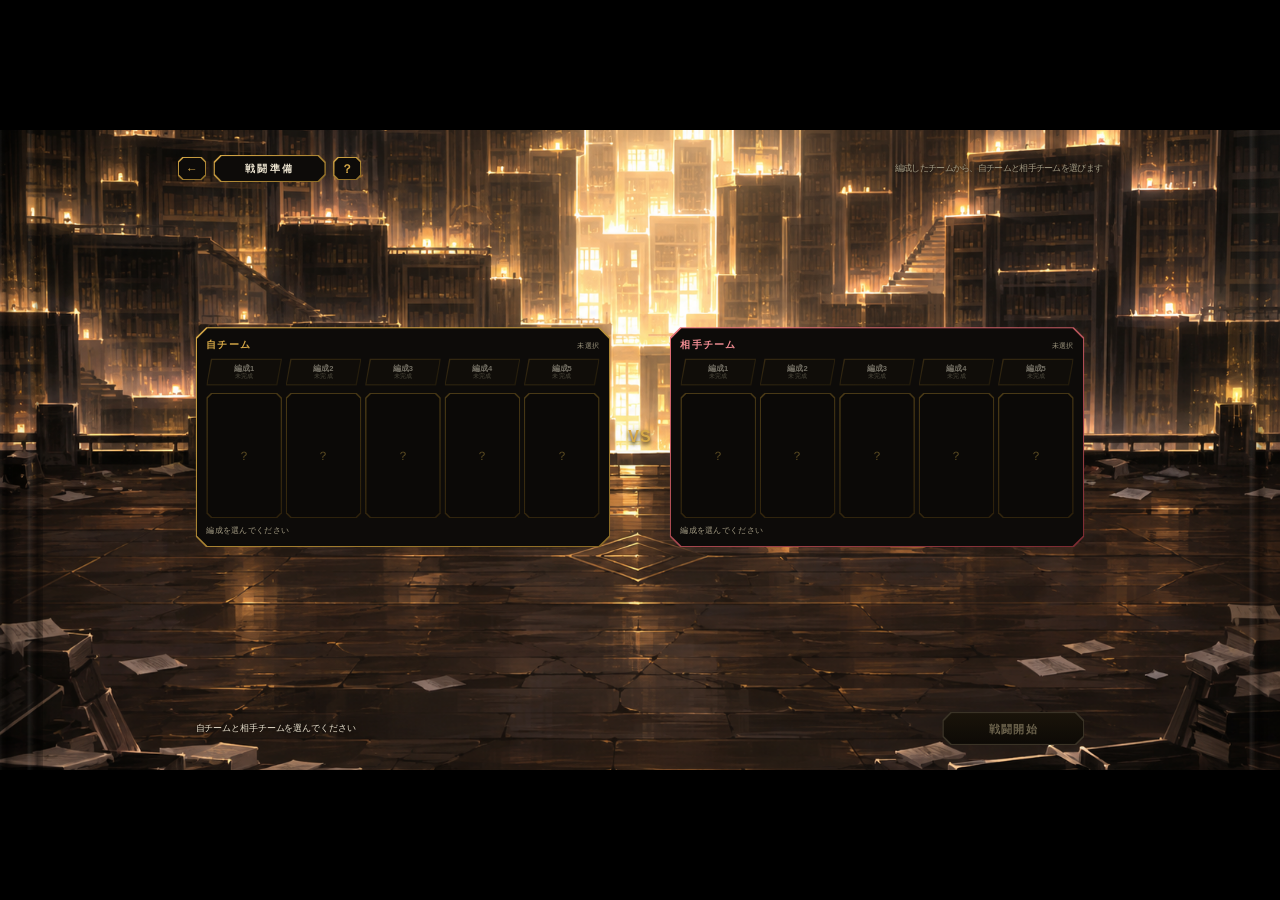
==== commit 82bbe630: "ナーグルの戦闘と、画面を移るときの墨を今の試作に合わせる。 Co-authored-by: Cursor <cursoragent@cursor.com>" ====
--- a/戦闘.html
+++ b/戦闘.html
@@ -4,6 +4,9 @@
 <meta charset="UTF-8">
 <meta name="viewport" content="width=device-width, initial-scale=1, maximum-scale=1, user-scalable=no, viewport-fit=cover">
 <title>戦闘</title>
+<script>
+try { if (sessionStorage.getItem('battleInk') === '1') document.documentElement.classList.add('ink-hold'); } catch (err) {}
+</script>
 <link rel="stylesheet" href="css/battle.css">
 <link rel="stylesheet" href="css/frame.css">
 <style>
@@ -160,6 +163,14 @@
   <aside id="sheet" class="sheet hidden"></aside>
 </div>
 
+<svg id="ink-filter" width="0" height="0" aria-hidden="true">
+  <filter id="goo" x="0" y="0" width="100%" height="100%" color-interpolation-filters="sRGB">
+    <feGaussianBlur in="SourceGraphic" stdDeviation="9"/>
+    <feColorMatrix values="1 0 0 0 0  0 1 0 0 0  0 0 1 0 0  0 0 0 30 -13"/>
+  </filter>
+</svg>
+<div id="ink-cover"></div>
+<canvas id="ink"></canvas>
 <div id="curtain" class="curtain" aria-hidden="true">
   <div class="curtain-panel left"></div>
   <div class="curtain-panel right"></div>
@@ -184,9 +195,27 @@
 <script src="js/characters/shell.js"></script>
 <script src="js/characters/magdeburg.js"></script>
 <script src="js/characters/parensaran.js"></script>
+<script src="js/characters/nagel.js"></script>
 <script src="js/data.js"></script>
 <script src="js/rules.js"></script>
 <script src="js/battle.js"></script>
 <script src="js/frame.js"></script>
+<script src="js/ink.js"></script>
+<script>
+(function () {
+  var back = document.querySelector('#setup a.sq');
+  if (back) back.addEventListener('click', function (ev) {
+    if (window.matchMedia('(prefers-reduced-motion: reduce)').matches) return;
+    ev.preventDefault();
+    var go = function () {
+      try { sessionStorage.setItem('titleInk', '1'); } catch (err) {}
+      window.location.href = 'index.html';
+    };
+    if (window.playInkOut) window.playInkOut(go);
+    else go();
+  });
+  if (window.revealInk) window.revealInk('battleInk');
+})();
+</script>
 </body>
 </html>
--- a/css/battle.css
+++ b/css/battle.css
@@ -922,6 +922,7 @@
 .skillart.pierce{box-shadow:0 0 0 3px #6d8cff;}
 .skillart.blunt{box-shadow:0 0 0 3px #d7a441;}
 .skillart.block,.skillart.defense{box-shadow:0 0 0 3px #8d7349;}
+.skillart.evade{box-shadow:0 0 0 3px #7dba78;}
 .skillcard.on .skillart{filter:drop-shadow(0 0 8px rgba(230,211,161,.85));}
 .skillicon{width:48px; height:48px; object-fit:contain;}
 .skillicon.fail{display:none;}
--- a/css/frame.css
+++ b/css/frame.css
@@ -54,3 +54,15 @@
 html.curtain-hold .curtain{visibility:visible;}
 html.curtain-hold .curtain-panel.left,
 html.curtain-hold .curtain-panel.right{transform:translateX(0) !important;animation:none !important;}
+#ink-cover{
+  position:fixed; inset:0; z-index:80; background:#060509; pointer-events:none; visibility:hidden;
+}
+#ink{
+  position:fixed; z-index:81; pointer-events:none; filter:url(#goo);
+}
+html.ink-hold,
+html.ink-hold body{background:#000;}
+html.ink-hold body{visibility:hidden;}
+html.ink-hold #ink,
+html.ink-hold #ink-cover,
+html.ink-hold #ink-filter{visibility:visible;}
